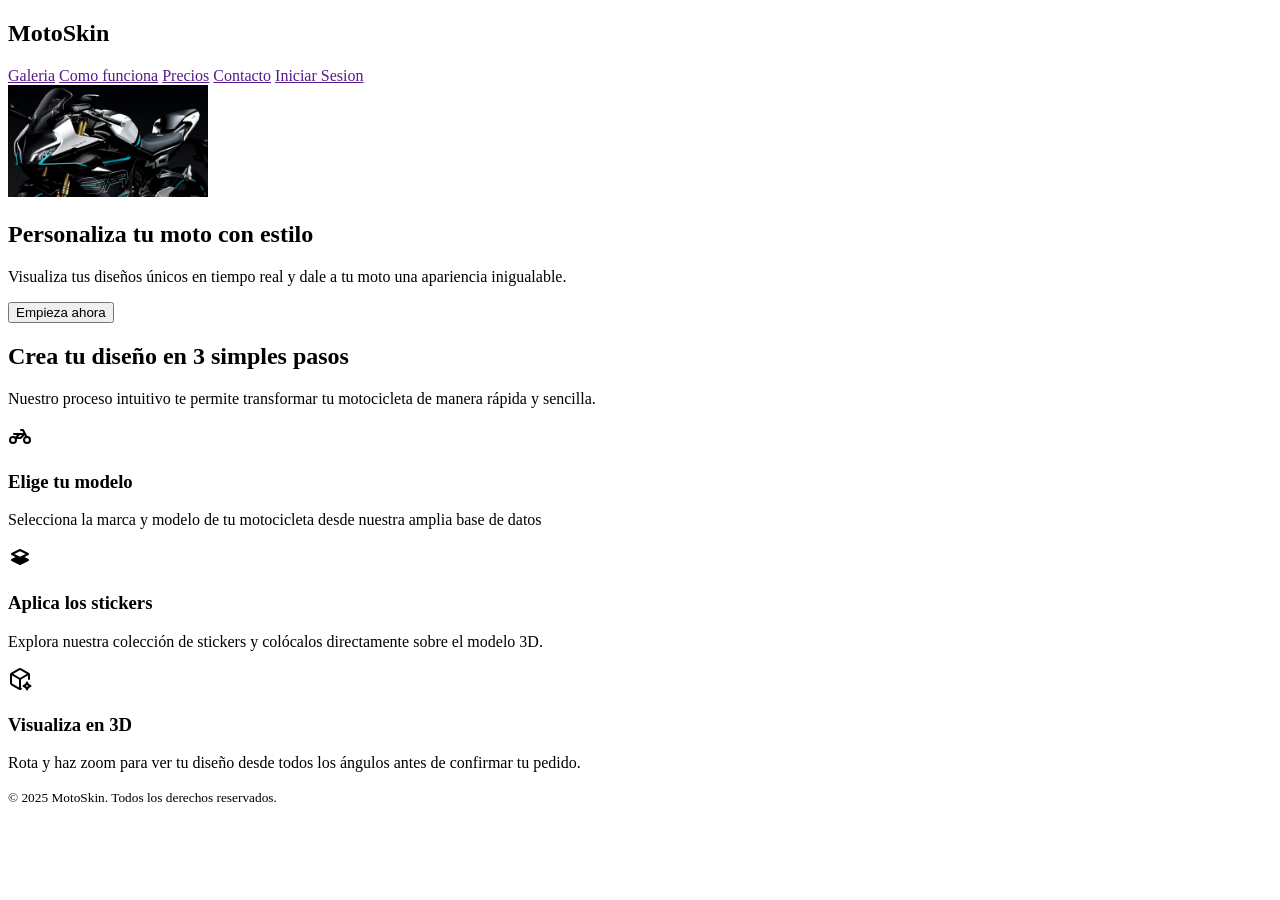
==== client/public/index.html @ 34b64591 "Add initial HTML structure and styles for the home page of MotoSkin" ====
<!DOCTYPE html>
<html lang="es">
<head>
    <meta charset="UTF-8">
    <meta name="viewport" content="width=device-width, initial-scale=1.0">
    <meta name="description" content="Customiza tu motocicleta">
    <title>MotoSkin - Inicio</title>
</head>
<body>
    <header>
        <h2>MotoSkin</h2>

        <nav>
            <a href="">Galeria</a>
            <a href="">Como funciona</a>
            <a href="">Precios</a>
            <a href="">Contacto</a>
            <a href="">Iniciar Sesion</a>
        </nav>
    </header>
    <main>
        <section>
            <img src="/client/public/assets/img/moto.jpg" alt="" width="200">
            <h1>Personaliza tu moto con estilo</h1>
            <p>Visualiza tus diseños únicos en tiempo real y dale a tu moto una apariencia inigualable.</p>
            <button>Empieza ahora</button>
        </section>
        <section>
            <header>
                <h2>Crea tu diseño en 3 simples pasos</h2>
                <p>Nuestro proceso intuitivo te permite transformar tu motocicleta de manera rápida y sencilla.</p>
            </header>
            <footer>
                <article>
                    <svg xmlns="http://www.w3.org/2000/svg" width="24" height="24" viewBox="0 0 24 24" fill="none" stroke="currentColor" stroke-width="2" stroke-linecap="round" stroke-linejoin="round" class="icon icon-tabler icons-tabler-outline icon-tabler-motorbike"><path stroke="none" d="M0 0h24v24H0z" fill="none"/><path d="M5 16m-3 0a3 3 0 1 0 6 0a3 3 0 1 0 -6 0" /><path d="M19 16m-3 0a3 3 0 1 0 6 0a3 3 0 1 0 -6 0" /><path d="M7.5 14h5l4 -4h-10.5m1.5 4l4 -4" /><path d="M13 6h2l1.5 3l2 4" /></svg>
                    <h3>Elige tu modelo</h3>
                    <p>Selecciona la marca y modelo de tu motocicleta desde nuestra amplia base de datos</p>
                </article>
                <article>
                    <svg xmlns="http://www.w3.org/2000/svg" width="24" height="24" viewBox="0 0 24 24" fill="none" stroke="currentColor" stroke-width="2" stroke-linecap="round" stroke-linejoin="round" class="icon icon-tabler icons-tabler-outline icon-tabler-stack-backward"><path stroke="none" d="M0 0h24v24H0z" fill="none"/><path d="M14 12l6 -3l-8 -4l-8 4l6 3" /><path d="M10 12l-6 3l8 4l8 -4l-6 -3l-2 1z" fill="currentColor" /></svg>
                    <h3>Aplica los stickers</h3>
                    <p>Explora nuestra colección de stickers y colócalos directamente sobre el modelo 3D.</p>
                </article>
                <article>
                    <svg xmlns="http://www.w3.org/2000/svg" width="24" height="24" viewBox="0 0 24 24" fill="none" stroke="currentColor" stroke-width="2" stroke-linecap="round" stroke-linejoin="round" class="icon icon-tabler icons-tabler-outline icon-tabler-cube-spark"><path stroke="none" d="M0 0h24v24H0z" fill="none"/><path d="M21 12v-4.01a1.98 1.98 0 0 0 -1 -1.717l-7 -4.008a2.02 2.02 0 0 0 -2 0l-7 4.008c-.619 .355 -1 1.01 -1 1.718v8.018c0 .709 .381 1.363 1 1.717l7 4.008c.62 .354 1.38 .354 2 0" /><path d="M12 22v-10" /><path d="M12 12l8.73 -5.04" /><path d="M3.27 6.96l8.73 5.04" /><path d="M19 22.5a4.75 4.75 0 0 1 3.5 -3.5a4.75 4.75 0 0 1 -3.5 -3.5a4.75 4.75 0 0 1 -3.5 3.5a4.75 4.75 0 0 1 3.5 3.5" /></svg>
                    <h3>Visualiza en 3D</h3>
                    <p>Rota y haz zoom para ver tu diseño desde todos los ángulos antes de confirmar tu pedido.</p>
                </article>
            </footer>
            
        </section>
    </main>
    <footer>
        <small>
            &copy; 2025 MotoSkin. Todos los derechos reservados.
        </small>
    </footer>
</body>
</html>
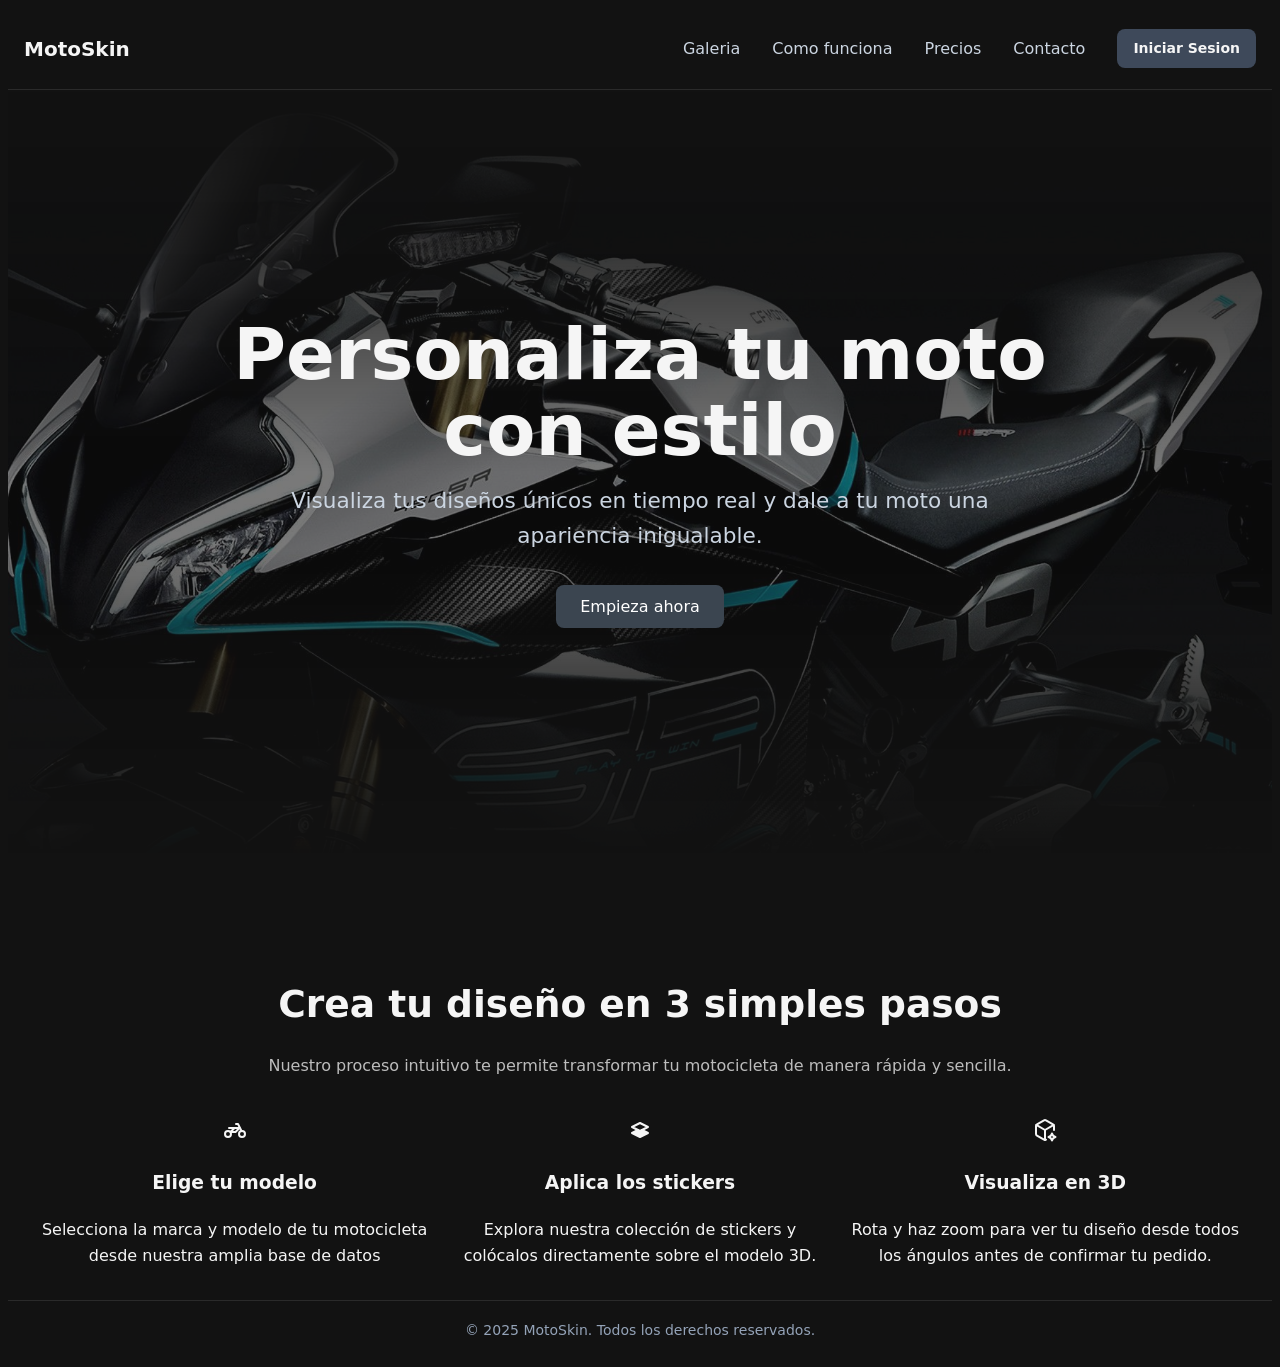
==== commit 2d742189: "Add CSS styles and enhance HTML structure for the home page" ====
--- a/client/public/index.html
+++ b/client/public/index.html
@@ -5,6 +5,7 @@
     <meta name="viewport" content="width=device-width, initial-scale=1.0">
     <meta name="description" content="Customiza tu motocicleta">
     <title>MotoSkin - Inicio</title>
+    <link rel="stylesheet" href="/client/src/styles/style_home.css">
 </head>
 <body>
     <header>
@@ -15,15 +16,21 @@
             <a href="">Como funciona</a>
             <a href="">Precios</a>
             <a href="">Contacto</a>
-            <a href="">Iniciar Sesion</a>
+            <div>
+                <a href="">Iniciar Sesion</a>
+            </div>
         </nav>
     </header>
     <main>
         <section>
-            <img src="/client/public/assets/img/moto.jpg" alt="" width="200">
-            <h1>Personaliza tu moto con estilo</h1>
-            <p>Visualiza tus diseños únicos en tiempo real y dale a tu moto una apariencia inigualable.</p>
-            <button>Empieza ahora</button>
+            <img src="/client/public/assets/img/moto.jpg" alt="">
+
+            <div class="hero-content">
+                <h1>Personaliza tu moto<br> con estilo</h1>
+                <p>Visualiza tus diseños únicos en tiempo real y dale a tu moto una<br> apariencia inigualable.</p>
+                <button>Empieza ahora</button>
+            </div>
+            
         </section>
         <section>
             <header>
--- a/client/src/styles/style_home.css
+++ b/client/src/styles/style_home.css
@@ -0,0 +1,243 @@
+:root{
+    --primary: #3b4550;
+    --primary-dark: #0a3d66;
+    --primary-hover: #a80d0d;
+    --primary-light: #09f;
+    --primary-color: #007BFF;
+    --secondary-color: #fed9d9;
+    --background-color: #121212;
+    --text-primary: #F5F5F5;
+    --text-secondary: #cbd5e1;
+    --text-muted: #94a3b8;
+    --border: rgba(255, 255, 255, 0.1);
+    --card-bg: #1e293b;
+    --shadow: rgba(0, 0, 0, 0.3);
+    --input-bg: #1e293b;
+    --hsla-example: hsla(210, 100%, 56%, 1);
+}
+
+body {
+  font-family: system-ui;
+  background-color: var(--background-color);
+  color: var(--text-primary);
+  min-height: 100vh;
+  display: flex;
+  flex-direction: column;
+  line-height: 1.6;
+}
+
+/* Títulos principales */
+h1 {
+  font-size: 1.5rem;
+  line-height: 1.2;
+  text-wrap: balance;
+  display: flex;
+  align-items: center;
+  gap: 0.5rem;
+
+  svg {
+    width: 2rem;
+    height: 2rem;
+    color: var(--primary-light);
+  }
+}
+
+h1 + p {
+  text-wrap: balance;
+  margin-bottom: 2rem
+}
+
+/* Header */
+header {
+  border-bottom: 1px solid var(--border);
+  background: var(--background);
+  padding: .5rem 1rem;
+  display: flex;
+  align-items: center;
+  justify-content: space-between;
+  gap: 2rem;
+  z-index: 10;
+
+  h2 {
+    font-size: 1.25rem;
+    font-weight: 700;
+    color: var(--text-primary);
+  }
+}
+
+/* Navegación del header a otras páginas */
+nav {
+  align-items: center;
+  gap: 2rem;
+  display: flex;
+
+  a {
+    text-decoration: none;
+    color: var(--text-secondary);
+    transition: color 0.2s;
+    font-weight: 500;
+
+    &:hover, &:focus {
+      color: var(--secondary-color);
+      outline: none;
+    }
+  }
+}
+
+/* Botones del Header */
+header div a {
+  padding: 0.5rem 1rem;
+  border-radius: 0.5rem;
+  background-color: #3e495a;
+  color: var(--text-primary);
+  display: inline-block;
+  font-size: 0.875rem;
+  font-weight: 700;
+  text-decoration: none;
+  /* TODO */
+}
+
+/* Hero */
+main > section:nth-child(1) {
+    position: relative;
+    min-height: 85vh;
+    height: auto;
+    text-align: center;
+    display: flex;
+    flex-direction: column;
+    justify-content: center;
+    overflow: hidden;
+
+  h1 {
+    display: inline-block;
+    max-width: 46ch;                 /* controla cuándo se quiebra en 2 líneas */
+    width: min(90%, 900px);
+    margin: 0 auto;
+    text-align: center;
+    white-space: normal;
+    font-size: clamp(2.4rem, 6vw, 4.5rem); /* tamaño responsivo */
+    line-height: 1.05;
+  }
+  p {
+    margin: 1rem auto 2rem auto;
+    font-size: 1.35rem;
+    color: var(--text-secondary);
+  }
+
+  & > img {
+    position: absolute;
+    top: 0;
+    width: 100%;
+    height: 100%;
+    object-fit: cover;
+    z-index: -1;
+    left: 0;
+    right: 0;
+    
+    mask-image: linear-gradient(to bottom,
+      rgba(0,0,0,0) 0%,
+      rgba(0, 0, 0, 0.153) 20%,
+      rgba(0, 0, 0, 0.437) 50%,
+      rgba(0, 0, 0, 0.436) 60%,
+      rgba(0, 0, 0, 0.161) 80%,
+      rgba(0,0,0,0) 100%);
+    mask-mode: alpha;
+    }
+}
+
+
+button {
+  padding: 0.75rem 1.5rem;
+  border-radius: 0.5rem;
+  background-color: var(--primary);
+  color: white;
+  font-weight: 400;
+  border: none;
+  cursor: pointer;
+  transition: all 0.2s;
+  font-family: inherit;
+  font-size: 1rem;
+  white-space: nowrap;
+
+  &:hover, /* pseudo-clase que significa que el ratón está encima */
+  &:focus { /* pseudo-clase que significa que el elemento tiene el foco */
+    background-color: var(--primary-hover);
+    outline: 1px solid white;
+  }
+
+  &:active { 
+    transform: scale(0.90)
+  }
+
+  &:disabled {
+    opacity: .5;
+    pointer-events: none;
+  }
+}
+
+/* Features Section */
+main > section:nth-child(2) {
+  padding-inline: 1rem;
+  background-color: var(--background);
+  padding-top: 5rem;
+
+  & > header {
+    gap: 2px;
+    flex-direction: column;
+    border-bottom: none;
+
+    h2 {
+      margin-bottom: 0;
+      font-size: 2.35rem;
+    }
+
+    p {
+      opacity: .75;
+    }
+  }
+
+  & > div {
+    max-width: 1280px;
+    margin: 0 auto;
+  }
+
+  & > footer {
+    border-top: none;
+  }
+}
+
+main > section:nth-child(2) h2 {
+  font-size: 1.875rem;
+  font-weight: 700;
+  color: var(--text-primary);
+  margin-bottom: 1rem;
+}
+
+main > section:nth-child(2) > div > div:first-child > p {
+  font-size: 1.125rem;
+  color: var(--text-muted);
+  max-width: 42rem;
+  margin: 0 auto;
+}
+
+/* Grid de Features */
+main > section:nth-child(2) footer {
+  display: grid;
+  grid-template-columns: repeat(auto-fit, minmax(280px, 1fr));
+  gap: 16px
+}
+
+/* Footer */
+footer {
+  background-color: var(--background);
+  border-top: 1px solid var(--border);
+  text-align: center;
+  padding: 16px;
+
+  small {
+    color: var(--text-muted);
+    font-size: 0.875rem;
+  }
+
+}
+
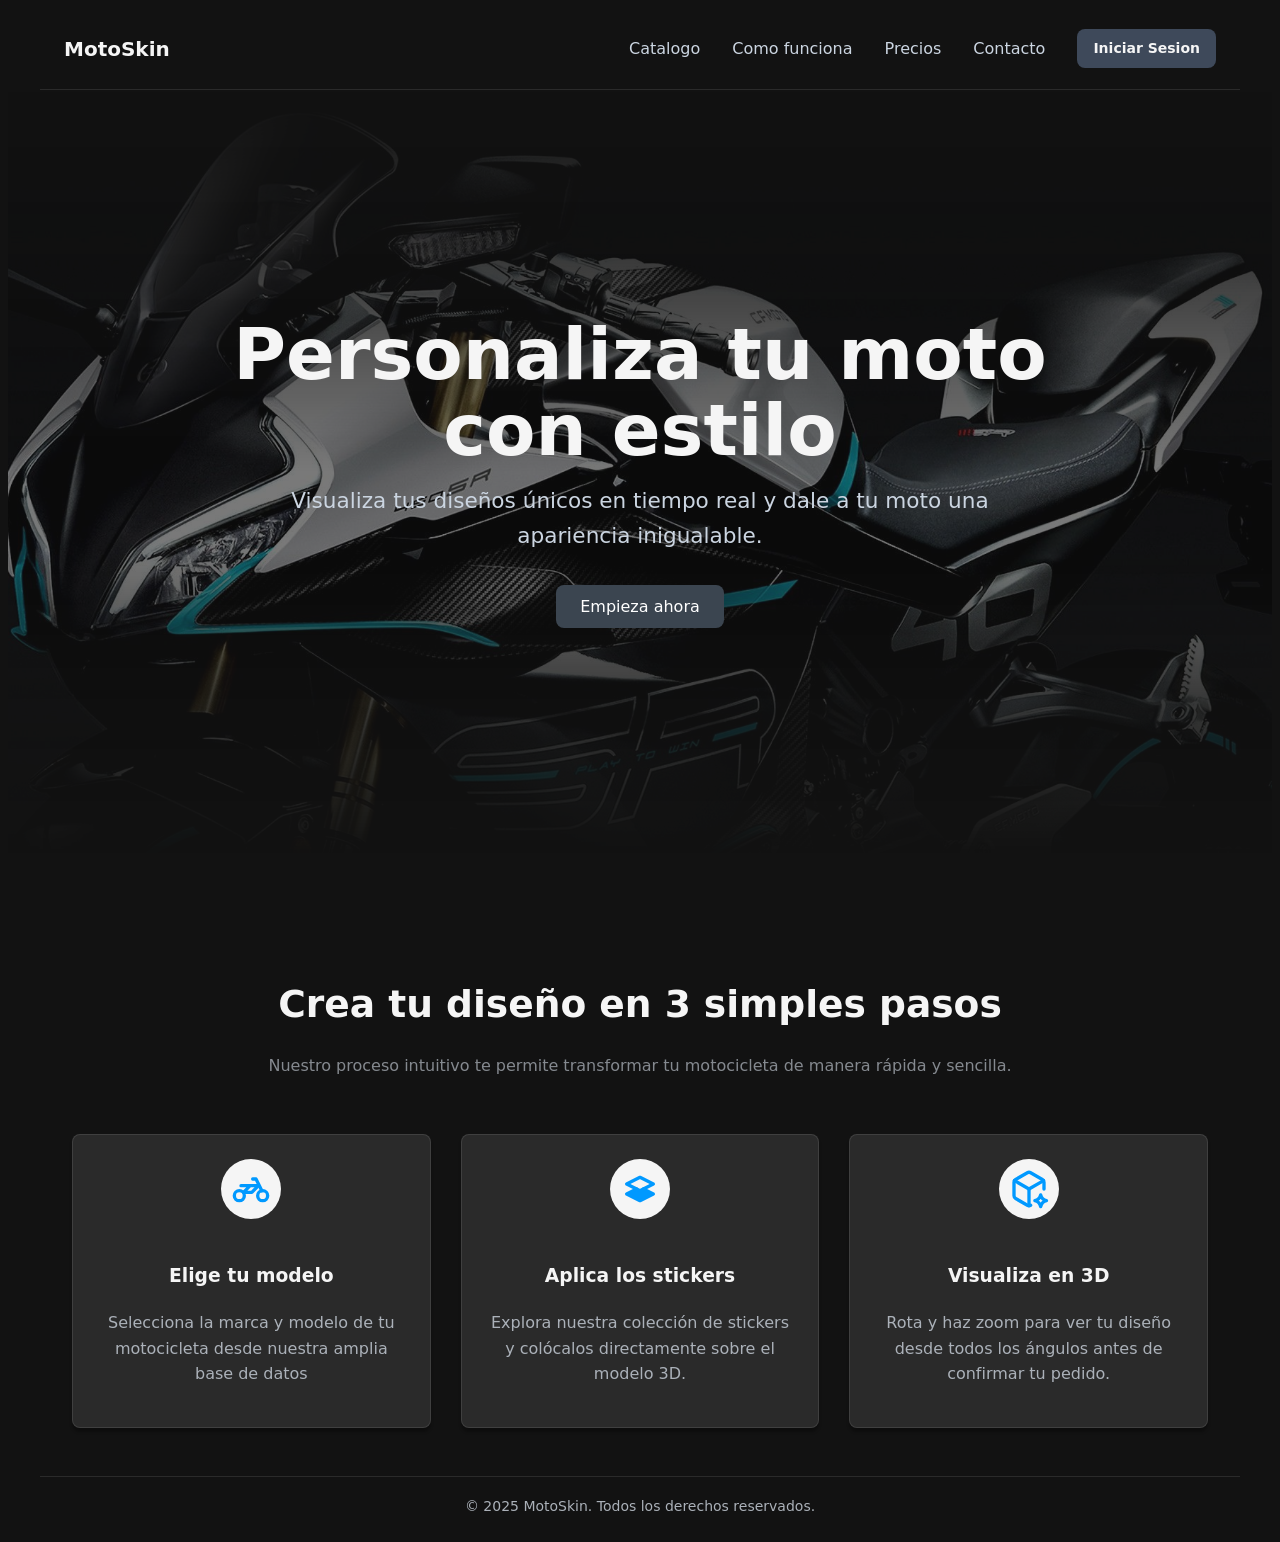
==== commit 0652e61e: "Update navigation link and adjust header and footer padding and margins" ====
--- a/client/public/index.html
+++ b/client/public/index.html
@@ -12,7 +12,7 @@
         <h2>MotoSkin</h2>
 
         <nav>
-            <a href="">Galeria</a>
+            <a href="">Catalogo</a>
             <a href="">Como funciona</a>
             <a href="">Precios</a>
             <a href="">Contacto</a>
--- a/client/src/styles/style_home.css
+++ b/client/src/styles/style_home.css
@@ -8,9 +8,9 @@
     --background-color: #121212;
     --text-primary: #F5F5F5;
     --text-secondary: #cbd5e1;
-    --text-muted: #94a3b8;
+    --text-muted: #abb1b9;
     --border: rgba(255, 255, 255, 0.1);
-    --card-bg: #1e293b;
+    --card-bg: rgba(255, 255, 255, 0.1);
     --shadow: rgba(0, 0, 0, 0.3);
     --input-bg: #1e293b;
     --hsla-example: hsla(210, 100%, 56%, 1);
@@ -51,7 +51,9 @@
 header {
   border-bottom: 1px solid var(--border);
   background: var(--background);
-  padding: .5rem 1rem;
+  padding: .5rem 1.5rem;
+  margin-right: 2rem;
+  margin-left: 2rem;
   display: flex;
   align-items: center;
   justify-content: space-between;
@@ -121,6 +123,7 @@
   p {
     margin: 1rem auto 2rem auto;
     font-size: 1.35rem;
+    width: min(70%, 700px);
     color: var(--text-secondary);
   }
 
@@ -233,6 +236,9 @@
   border-top: 1px solid var(--border);
   text-align: center;
   padding: 16px;
+  margin-top: 16px;
+  margin-left: 2rem;
+  margin-right: 2rem;
 
   small {
     color: var(--text-muted);
@@ -241,3 +247,31 @@
 
 }
 
+article{
+  background-color: var(--card-bg);
+  border: 1px solid var(--border);
+  border-radius: 0.5rem;
+  padding: 1.5rem;
+  box-shadow: 0 4px 3px var(--shadow);
+  margin-bottom: 16px;
+  
+  svg{
+    color: var(--primary-light);
+    width: 2.5rem;
+    height: 2.5rem;
+    margin-bottom: 1rem;
+    background-color: var(--text-primary);
+    border-radius: 100%;
+    padding: 10px;
+    overflow: visible;
+  }
+}
+
+p{
+  color: var(--text-muted);
+}
+
+main > section:nth-child(2) footer {
+  display: grid;
+  gap: 30px
+} 
